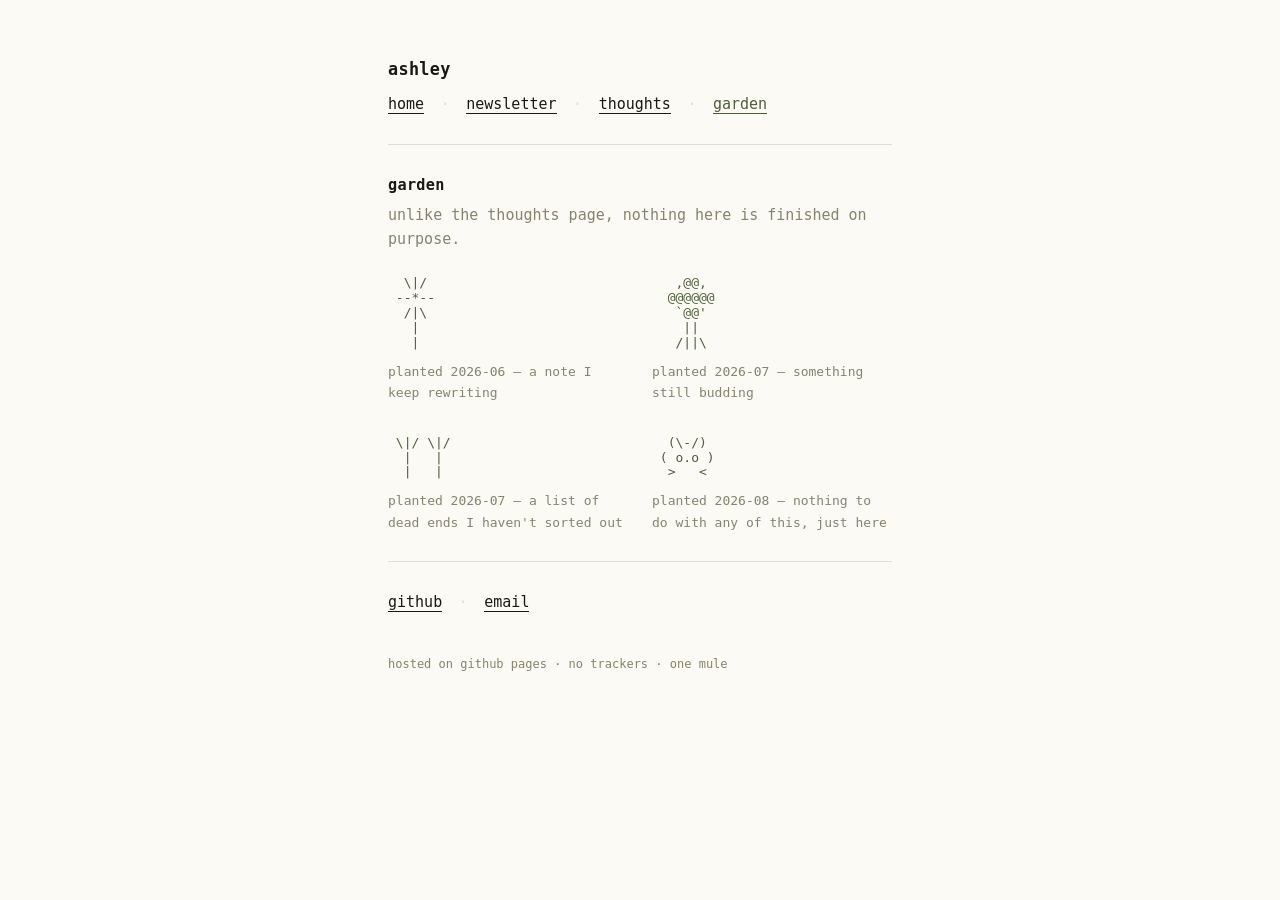
==== garden.html @ 26ec8958 "changing style of website" ====
<!DOCTYPE html>
<html lang="en">
<head>
<meta charset="utf-8">
<meta name="viewport" content="width=device-width, initial-scale=1">
<title>garden — ashley</title>
<link rel="icon" href="favicon.svg" type="image/svg+xml">
<link rel="stylesheet" href="style.css">
</head>
<body>
<div class="page">

  <h1>ashley</h1>

  <nav class="nav">
    <a href="index.html">home</a>
    <span class="sep">·</span>
    <a href="newsletter.html">newsletter</a>
    <span class="sep">·</span>
    <a href="thoughts.html">thoughts</a>
    <span class="sep">·</span>
    <a href="garden.html" class="current">garden</a>
  </nav>

  <hr>

  <h2>garden</h2>
  <p class="tagline">unlike the thoughts page, nothing here is finished on purpose.</p>

  <div class="plot">

    <div class="plant">
      <pre>  \|/
 --*--
  /|\
   |
   |</pre>
      <p class="plant-label">planted 2026-06 — a note I keep rewriting</p>
    </div>

    <div class="plant">
      <pre>   ,@@,
  @@@@@@
   `@@'
    ||
   /||\</pre>
      <p class="plant-label">planted 2026-07 — something still budding</p>
    </div>

    <div class="plant">
      <pre> \|/ \|/
  |   |
  |   |</pre>
      <p class="plant-label">planted 2026-07 — a list of dead ends I haven't sorted out</p>
    </div>

    <div class="plant">
      <pre>  (\-/)
 ( o.o )
  &gt;   &lt;</pre>
      <p class="plant-label">planted 2026-08 — nothing to do with any of this, just here</p>
    </div>

  </div>

  <hr>

  <p class="links">
    <a href="https://github.com/aschleigh">github</a>
    <span class="sep">·</span>
    <a href="mailto:ashleyzhang04@gmail.com">email</a>
  </p>

  <footer class="foot">
    <p>hosted on github pages · no trackers · one mule</p>
  </footer>

</div>
</body>
</html>
---- style.css ----
:root {
  --paper: #FBFAF5;
  --ink:   #1A1912;
  --dim:   #86836F;
  --rule:  #E1DFD2;
  --moss:  #4E5D3A;

  --mono: "IBM Plex Mono", "SFMono-Regular", Consolas, Menlo, monospace;
}

* { box-sizing: border-box; }

body {
  margin: 0;
  background: var(--paper);
  color: var(--ink);
  font-family: var(--mono);
  font-size: 15px;
  line-height: 1.65;
  -webkit-font-smoothing: antialiased;
}

.page {
  max-width: 34rem;
  margin: 0 auto;
  padding: 3.5rem 1.25rem 4rem;
}

/* ---------- hero ---------- */

.mule {
  margin: 0 0 1.25rem;
  font-size: 13px;
  line-height: 1.2;
  color: var(--ink);
  white-space: pre;
  overflow-x: auto;
}

h1 {
  font-size: 1.05rem;
  font-weight: 700;
  letter-spacing: .02em;
  margin: 0 0 .5rem;
}

h2 {
  font-size: .95rem;
  font-weight: 700;
  letter-spacing: .02em;
  margin: 0 0 .25rem;
}

.tagline {
  color: var(--dim);
  margin: 0 0 1.5rem;
}

/* ---------- nav ---------- */

.nav {
  margin: 0 0 1.75rem;
}

.nav a, .links a {
  color: var(--ink);
  text-decoration: none;
  border-bottom: 1px solid var(--ink);
}

.nav a:hover, .links a:hover, .entry h3 a:hover {
  color: var(--moss);
  border-color: var(--moss);
}

.nav a.current {
  color: var(--moss);
  border-bottom: 1px solid var(--moss);
}

.sep {
  color: var(--rule);
  margin: 0 .5em;
}

/* ---------- rules & body copy ---------- */

hr {
  border: none;
  border-top: 1px solid var(--rule);
  margin: 1.75rem 0;
}

p { margin: 0 0 1rem; }

a {
  color: var(--moss);
  text-decoration: none;
  border-bottom: 1px solid var(--moss);
}

a:hover { background: rgba(78, 93, 58, .08); }

a:focus-visible {
  outline: 2px solid var(--moss);
  outline-offset: 2px;
}

/* ---------- thoughts ---------- */

.entries { margin-top: .5rem; }

.entry {
  padding-bottom: 1.5rem;
  margin-bottom: 1.5rem;
  border-bottom: 1px solid var(--rule);
}

.entry:last-child {
  border-bottom: none;
  margin-bottom: 0;
}

.entry-date {
  color: var(--dim);
  font-size: .8125rem;
  margin: 0 0 .25rem;
}

.entry h3 {
  font-size: .95rem;
  font-weight: 700;
  margin: 0 0 .5rem;
}

.entry p:last-child { margin-bottom: 0; }

/* ---------- garden ---------- */

.plot {
  display: grid;
  grid-template-columns: 1fr 1fr;
  gap: 2rem 1.5rem;
  margin-top: .5rem;
}

.plant pre {
  margin: 0 0 .625rem;
  font-size: 13px;
  line-height: 1.15;
  color: var(--moss);
}

.plant-label {
  color: var(--dim);
  font-size: .8125rem;
  margin: 0;
}

@media (max-width: 480px) {
  .plot { grid-template-columns: 1fr; }
}

/* ---------- newsletter cta ---------- */

.cta {
  display: inline-block;
  background: var(--ink);
  color: var(--paper);
  font-family: var(--mono);
  font-size: .8125rem;
  letter-spacing: .04em;
  text-decoration: none;
  padding: .5rem .875rem;
}

.cta:hover { background: var(--moss); }

.cta:focus-visible {
  outline: 2px solid var(--moss);
  outline-offset: 2px;
}

.note {
  color: var(--dim);
  font-size: .8125rem;
}

/* ---------- footer ---------- */

.foot {
  margin-top: 2.5rem;
  color: var(--dim);
  font-size: .75rem;
}

.foot p { margin: 0; }
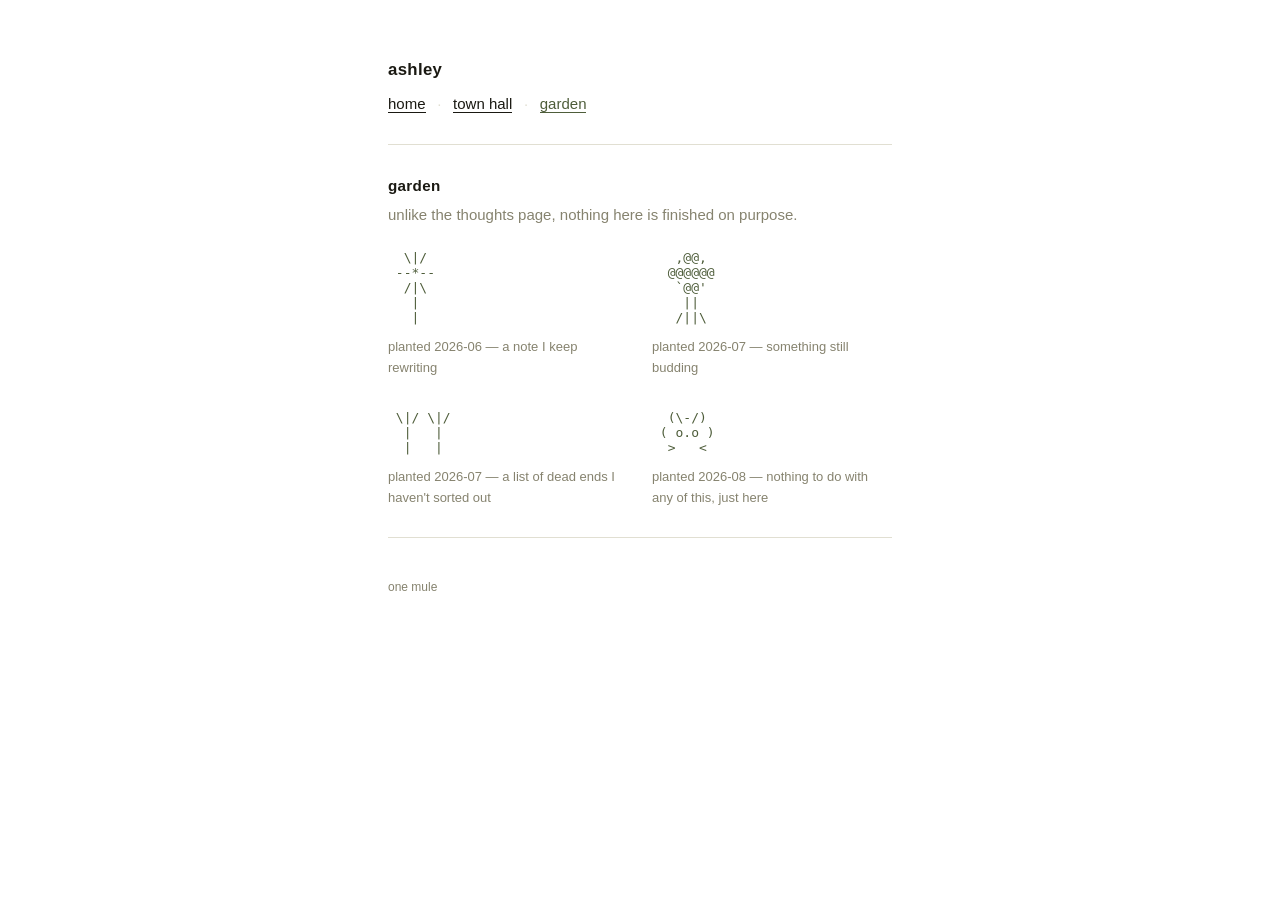
==== commit 5d8a5e44: "let me in" ====
--- a/garden.html
+++ b/garden.html
@@ -15,9 +15,7 @@
   <nav class="nav">
     <a href="index.html">home</a>
     <span class="sep">·</span>
-    <a href="newsletter.html">newsletter</a>
-    <span class="sep">·</span>
-    <a href="thoughts.html">thoughts</a>
+    <a href="newsletter.html">town hall</a>
     <span class="sep">·</span>
     <a href="garden.html" class="current">garden</a>
   </nav>
@@ -65,14 +63,8 @@
 
   <hr>
 
-  <p class="links">
-    <a href="https://github.com/aschleigh">github</a>
-    <span class="sep">·</span>
-    <a href="mailto:ashleyzhang04@gmail.com">email</a>
-  </p>
-
   <footer class="foot">
-    <p>hosted on github pages · no trackers · one mule</p>
+    <p>one mule</p>
   </footer>
 
 </div>
--- a/style.css
+++ b/style.css
@@ -1,11 +1,12 @@
 :root {
-  --paper: #FBFAF5;
+  --paper: #fff;
   --ink:   #1A1912;
   --dim:   #86836F;
   --rule:  #E1DFD2;
   --moss:  #4E5D3A;
 
-  --mono: "IBM Plex Mono", "SFMono-Regular", Consolas, Menlo, monospace;
+  --font: Arial, Helvetica, sans-serif;
+  --font-mono: "SFMono-Regular", Consolas, Menlo, monospace;
 }
 
 * { box-sizing: border-box; }
@@ -14,7 +15,7 @@
   margin: 0;
   background: var(--paper);
   color: var(--ink);
-  font-family: var(--mono);
+  font-family: var(--font);
   font-size: 15px;
   line-height: 1.65;
   -webkit-font-smoothing: antialiased;
@@ -30,6 +31,7 @@
 
 .mule {
   margin: 0 0 1.25rem;
+  font-family: var(--font-mono);
   font-size: 13px;
   line-height: 1.2;
   color: var(--ink);
@@ -146,6 +148,7 @@
 
 .plant pre {
   margin: 0 0 .625rem;
+  font-family: var(--font-mono);
   font-size: 13px;
   line-height: 1.15;
   color: var(--moss);
@@ -167,7 +170,7 @@
   display: inline-block;
   background: var(--ink);
   color: var(--paper);
-  font-family: var(--mono);
+  font-family: var(--font);
   font-size: .8125rem;
   letter-spacing: .04em;
   text-decoration: none;
